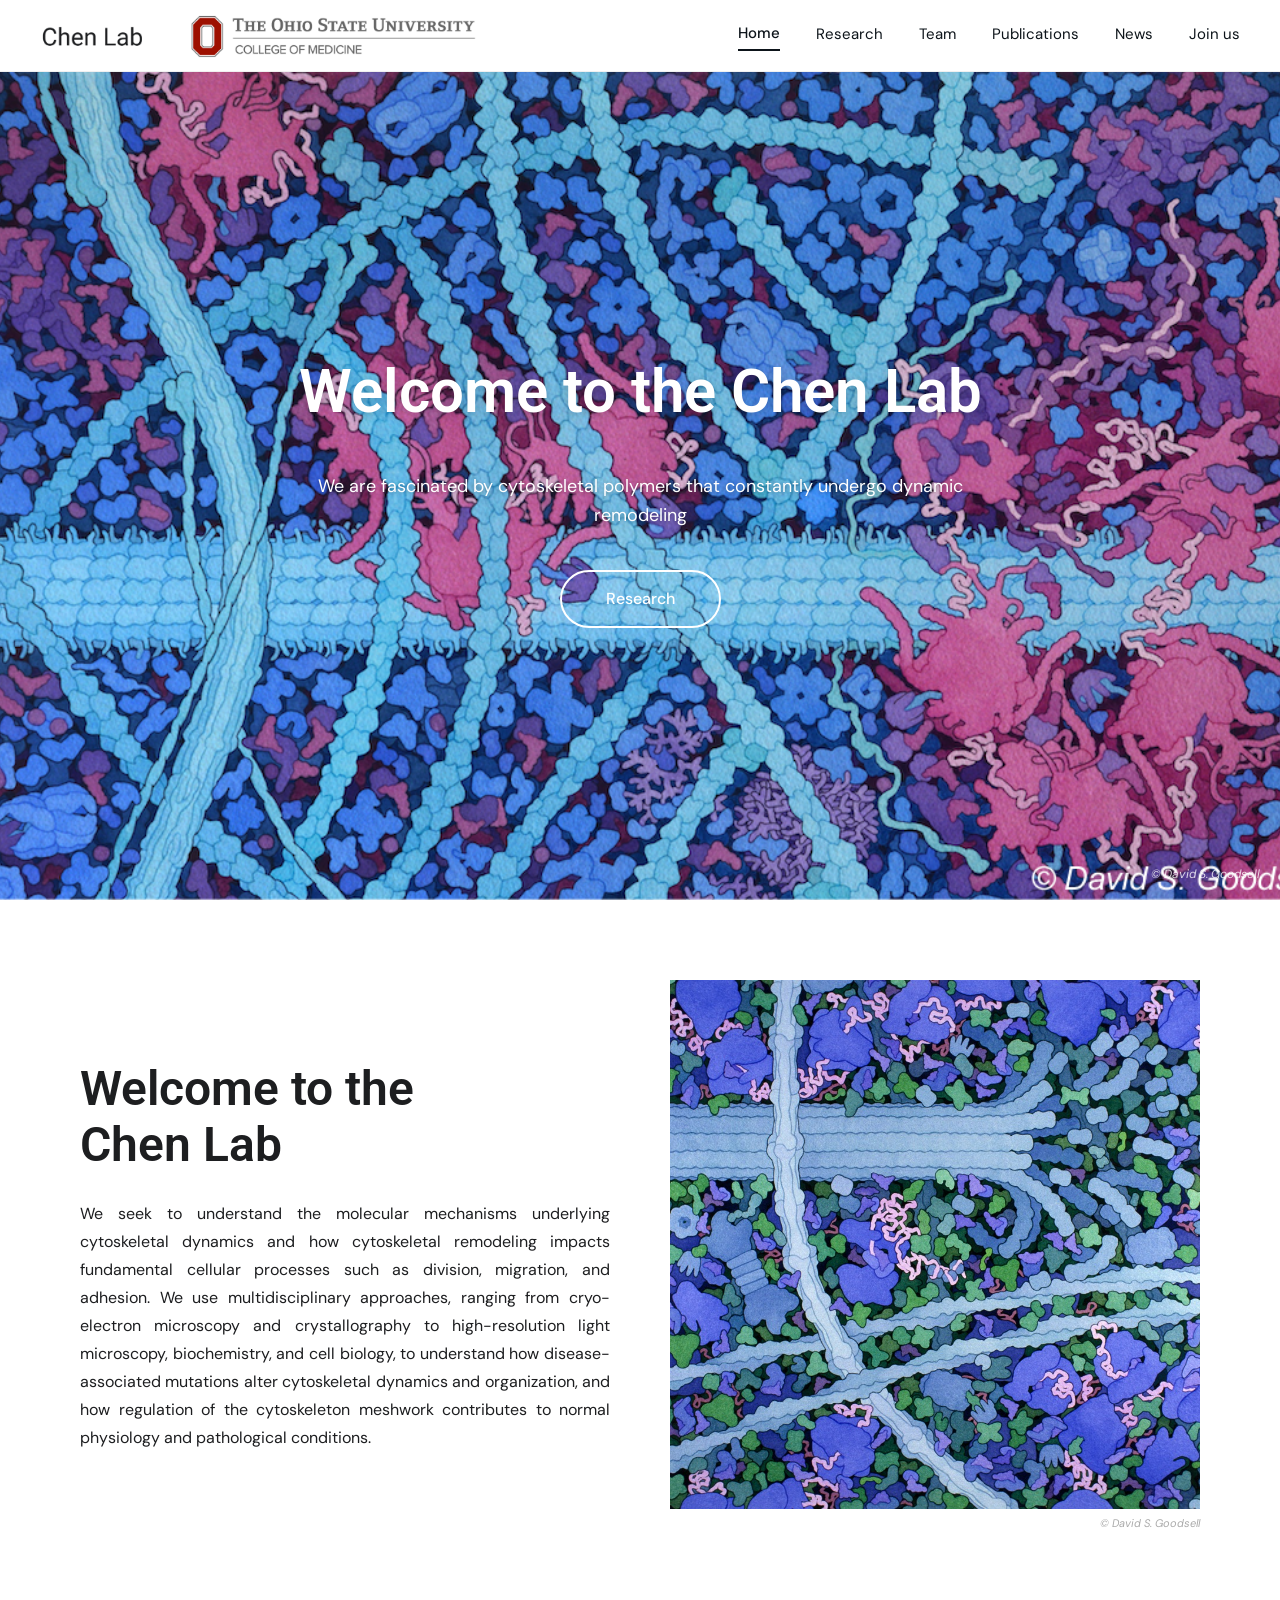
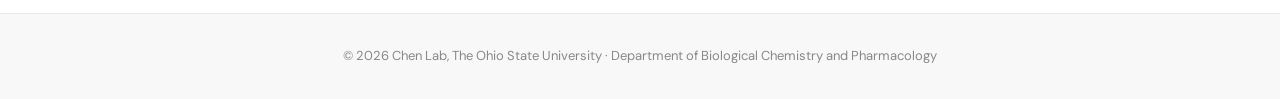
==== index.html @ 9709347a "Fix nav duplicate, full-height hero, add biosites image" ====
<!DOCTYPE html>
  <html lang="en">
  <head>
    <meta charset="UTF-8">
    <meta name="viewport" content="width=device-width, initial-scale=1.0">
    <title>Chen Lab | The Ohio State University</title>
    <link rel="stylesheet" href="css/style.css">
  </head>
  <body>
  <header>
    <div class="nav-left">
      <a href="index.html" class="nav-logo"><img src="images/logo3.png" alt="The Ohio State University College of Medicine"></a>
    </div>
    <nav>
      <a href="index.html" class="active">Home</a>
      <a href="research.html">Research</a>
      <a href="team.html">Team</a>
      <a href="publications.html">Publications</a>
      <a href="news.html">News</a>
      <a href="join-us.html">Join us</a>
    </nav>
  </header>
  <section class="hero">
    <img class="hero-bg" src="images/front-01.png" alt="Cytoskeletal illustration by David S. Goodsell">
    <div class="hero-content">
      <h1>Welcome to the Chen Lab</h1>
    <p>We are fascinated by cytoskeletal polymers that constantly undergo dynamic remodeling</p>
      <a href="research.html" class="btn-pill">Research</a>
    </div>
    <span class="hero-credit">© David S. Goodsell</span>
  </section>
  <div class="two-col">
    <div class="two-col-text">
      <h3>Welcome to the<br>Chen Lab</h3>
    <p>We seek to understand the molecular mechanisms underlying cytoskeletal dynamics and how cytoskeletal remodeling impacts fundamental cellular processes such as division, migration, and adhesion. We use multidisciplinary approaches, ranging from cryo-electron microscopy and crystallography to high-resolution light microscopy, biochemistry, and cell biology, to understand how disease-associated mutations alter cytoskeletal dynamics and organization, and how regulation of the cytoskeleton meshwork contributes to normal physiology and pathological conditions.</p>
    </div>
    <div class="two-col-image">
      <img src="images/biosites-cytoplasm.jpg" alt="Cytoplasm illustration by David S. Goodsell">
      <p class="img-credit">© David S. Goodsell</p>
    </div>
  </div>
  <footer>
    <p>© 2026 Chen Lab, The Ohio State University · Department of Biological Chemistry and Pharmacology</p>
  </footer>
  </body>
  </html>
---- css/style.css ----
/* ===== CHEN LAB - Global Styles ===== */
@import url('https://fonts.googleapis.com/css2?family=Roboto:wght@400;600;700&family=DM+Sans:wght@400;500&display=swap');

*, *::before, *::after { box-sizing: border-box; margin: 0; padding: 0; }
html { scroll-behavior: smooth; }
body { font-family: 'DM Sans', sans-serif; color: #1D1E20; background: #fff; font-size: 16px; line-height: 1.6; }
a { color: inherit; text-decoration: none; }
img { max-width: 100%; height: auto; display: block; }

/* NAV */
header { position: sticky; top: 0; z-index: 100; background: #fff; border-bottom: 1px solid #f0f0f0; padding: 0 40px; height: 72px; display: flex; align-items: center; justify-content: space-between; }
.nav-left { display: flex; align-items: center; gap: 16px; }
.nav-site-title { font-family: 'DM Sans', sans-serif; font-size: 18px; font-weight: 500; color: #1D1E20; white-space: nowrap; }
.nav-logo img { height: 52px; width: auto; }
nav { display: flex; align-items: center; gap: 36px; }
nav a { font-family: 'DM Sans', sans-serif; font-size: 15px; color: #0D141A; padding-bottom: 4px; transition: border-bottom 0.2s; }
nav a:hover { border-bottom: 2px solid #0D141A; }
nav a.active { border-bottom: 2px solid #0D141A; font-weight: 500; }

/* HERO */
.hero { position: relative; width: 100%; min-height: calc(100vh - 72px); display: flex; flex-direction: column; align-items: center; justify-content: center; text-align: center; overflow: hidden; padding: 80px 40px; }
.hero-bg { position: absolute; inset: 0; width: 100%; height: 100%; object-fit: cover; object-position: center; z-index: 0; }
.hero-content { position: relative; z-index: 1; }
.hero h1 { font-family: 'Roboto', sans-serif; font-size: 60px; font-weight: 600; color: #fff; margin-bottom: 32px; text-shadow: 0 2px 8px rgba(0,0,0,0.2); }
.hero p { font-family: 'DM Sans', sans-serif; font-size: 18px; color: #fff; max-width: 700px; margin: 0 auto 40px; text-shadow: 0 1px 4px rgba(0,0,0,0.3); }
.hero-credit { position: absolute; bottom: 16px; right: 20px; font-size: 12px; color: rgba(255,255,255,0.8); z-index: 1; font-style: italic; }

/* BUTTON */
.btn-pill { display: inline-block; padding: 14px 44px; border: 2px solid #fff; border-radius: 50px; color: #fff; font-family: 'DM Sans', sans-serif; font-size: 16px; font-weight: 500; background: transparent; cursor: pointer; transition: background 0.2s; }
.btn-pill:hover { background: rgba(255,255,255,0.15); }

/* TWO COLUMN */
.two-col { display: grid; grid-template-columns: 1fr 1fr; gap: 60px; align-items: center; max-width: 1200px; margin: 0 auto; padding: 80px 40px; }
.two-col-text h2, .two-col-text h3 { font-family: 'Roboto', sans-serif; font-size: 48px; font-weight: 600; color: #1D1E20; line-height: 1.15; margin-bottom: 28px; }
.two-col-text p { font-size: 16px; color: #1D1E20; text-align: justify; line-height: 1.75; }
.two-col-image .img-credit { font-size: 11px; color: #aaa; text-align: right; margin-top: 6px; font-style: italic; }

/* PAGE TITLE */
.page-title-section { text-align: center; padding: 60px 40px 20px; }
.page-title-section h1 { font-family: 'Roboto', sans-serif; font-size: 52px; font-weight: 600; color: #1D1E20; }

/* SECTION DIVIDER */
.section-divider { display: flex; align-items: center; gap: 24px; max-width: 1200px; margin: 20px auto; padding: 0 40px; }
.section-divider hr { flex: 1; border: none; border-top: 2px solid #1D1E20; }
.section-divider h2 { font-family: 'Roboto', sans-serif; font-size: 40px; font-weight: 600; color: #1D1E20; white-space: nowrap; }

/* RESEARCH */
.research-intro { max-width: 1100px; margin: 0 auto 20px; padding: 0 40px; text-align: center; }
.research-intro p { font-size: 16px; line-height: 1.75; }
.research-figures { display: grid; grid-template-columns: 1fr 1fr; gap: 24px; max-width: 1200px; margin: 0 auto; padding: 20px 40px 40px; }
.two-col-research { display: grid; grid-template-columns: 1fr 1fr; gap: 48px; align-items: start; max-width: 1200px; margin: 0 auto; padding: 20px 40px 40px; }
.two-col-research p { font-size: 16px; line-height: 1.75; text-align: justify; }
.two-col-research img { width: 100%; border-radius: 4px; }
.paper-link { display: inline-block; margin-top: 20px; padding: 10px 28px; border: 1.5px solid #1D1E20; border-radius: 50px; font-size: 14px; color: #1D1E20; transition: background 0.2s; }
.paper-link:hover { background: #f5f5f5; }
.research-section { max-width: 1200px; margin: 0 auto; padding: 40px 40px; }
.research-section h2 { font-family: 'Roboto', sans-serif; font-size: 30px; font-weight: 600; margin-bottom: 24px; }

/* METHODS */
.methods-grid { display: grid; grid-template-columns: 1fr 1fr 1fr 1fr; gap: 16px; margin-bottom: 40px; }
.methods-grid img { width: 100%; height: 180px; object-fit: cover; border-radius: 4px; }
.methods-two-col { display: grid; grid-template-columns: 1fr 1fr; gap: 48px; margin-top: 32px; }
.method-block h3 { font-family: 'Roboto', sans-serif; font-size: 22px; font-weight: 600; margin-bottom: 20px; }
.method-block img { width: 100%; height: auto; border-radius: 4px; margin-bottom: 12px; }
.method-label-row { display: flex; align-items: center; gap: 16px; margin-bottom: 8px; font-size: 14px; }
.method-label-row span { min-width: 130px; color: #555; }
.method-label-row img { height: 60px; width: auto; max-width: 200px; }
.methods-caption { text-align: center; padding: 32px 40px 48px; font-size: 16px; color: #555; font-style: italic; max-width: 900px; margin: 0 auto; }

/* TEAM */
.team-member { display: grid; grid-template-columns: 1fr 2fr; gap: 60px; align-items: start; max-width: 1200px; margin: 0 auto; padding: 60px 40px; }
.team-member img { width: 100%; border-radius: 8px; }
.team-member-info h2 { font-family: 'Roboto', sans-serif; font-size: 32px; font-weight: 600; color: #1D1E20; margin-bottom: 6px; }
.team-member-info .dept { font-size: 18px; color: #666; margin-bottom: 24px; font-style: italic; }
.team-member-info p { font-size: 16px; line-height: 1.75; margin-bottom: 16px; }
.team-member-info .contact { margin-top: 24px; font-size: 16px; }
.team-member-info .contact a { text-decoration: underline; }
.team-placeholder { display: grid; grid-template-columns: 1fr 2fr; gap: 60px; align-items: center; max-width: 1200px; margin: 0 auto; padding: 0 40px 60px; }
.team-placeholder img { width: 100%; border-radius: 8px; }
.team-placeholder h3 { font-family: 'Roboto', sans-serif; font-size: 28px; font-weight: 600; color: #888; }

/* PUBLICATIONS */
.publications-list { max-width: 1000px; margin: 0 auto; padding: 20px 40px 80px; }
.publications-list .google-scholar-note { font-size: 16px; margin-bottom: 40px; }
.publications-list .google-scholar-note a { text-decoration: underline; }
.pub-item { margin-bottom: 32px; font-size: 16px; line-height: 1.75; }
.pub-item a { text-decoration: underline; }
.pub-item em { font-style: italic; }
.pub-item .pub-note { margin-top: 8px; margin-left: 32px; font-size: 15px; color: #555; }

/* NEWS */
.news-section { max-width: 1200px; margin: 0 auto; padding: 20px 40px 80px; }
.news-item { display: grid; grid-template-columns: 120px 1fr 1fr; gap: 40px; align-items: center; padding: 40px 0; border-bottom: 1px solid #f0f0f0; }
.news-item:last-child { border-bottom: none; }
.news-date { font-family: 'Roboto', sans-serif; font-size: 16px; font-weight: 600; }
.news-text { font-size: 16px; line-height: 1.75; }
.news-img img { width: 100%; border-radius: 4px; }

/* JOIN US */
.join-intro { max-width: 1000px; margin: 0 auto; padding: 48px 40px 24px; }
.join-intro p { font-size: 20px; line-height: 1.6; margin-bottom: 8px; }
.join-content { display: grid; grid-template-columns: 1fr 1fr; gap: 60px; align-items: start; max-width: 1200px; margin: 0 auto; padding: 24px 40px 80px; }
.join-content img { width: 100%; border-radius: 4px; }
.join-openings h2 { font-family: 'Roboto', sans-serif; font-size: 24px; font-weight: 600; margin-bottom: 24px; }
.join-openings .position { margin-bottom: 20px; font-size: 16px; line-height: 1.7; }
.join-openings .position strong { display: block; font-weight: 600; margin-bottom: 2px; }

/* FOOTER */
footer { background: #f8f8f8; padding: 32px 40px; text-align: center; font-size: 13px; color: #888; border-top: 1px solid #e8e8e8; }

/* RESPONSIVE */
@media (max-width: 900px) {
  header { padding: 12px 20px; height: auto; flex-wrap: wrap; gap: 12px; }
  nav { gap: 18px; flex-wrap: wrap; }
  .hero h1 { font-size: 36px; }
  .hero { min-height: 500px; }
  .two-col, .two-col-research, .research-figures, .team-member, .team-placeholder, .join-content, .methods-two-col { grid-template-columns: 1fr; gap: 32px; padding: 40px 20px; }
  .methods-grid { grid-template-columns: 1fr 1fr; }
  .news-item { grid-template-columns: 1fr; gap: 16px; }
  .page-title-section { padding: 40px 20px 10px; }
  .section-divider, .research-intro, .research-section, .publications-list, .news-section { padding-left: 20px; padding-right: 20px; }
  .join-intro { padding: 32px 20px 16px; }
  .research-figures { padding: 20px; }
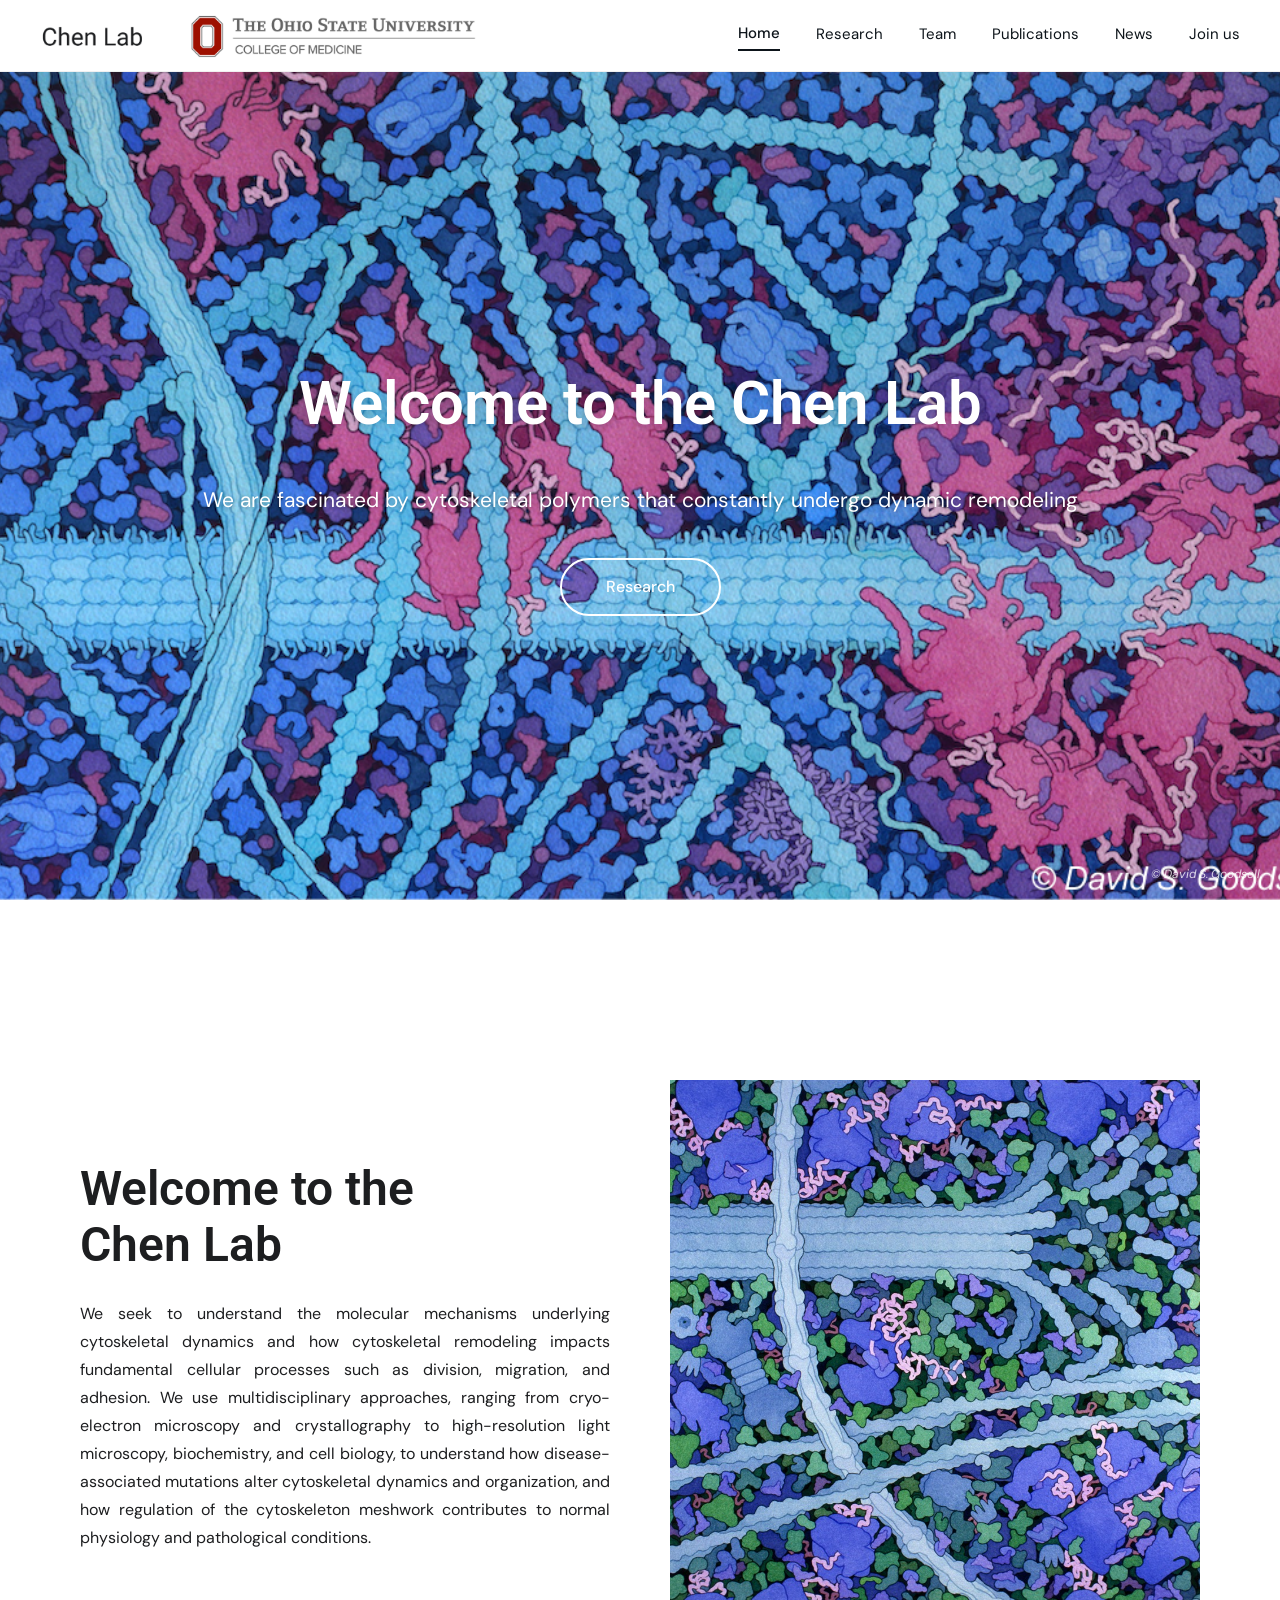
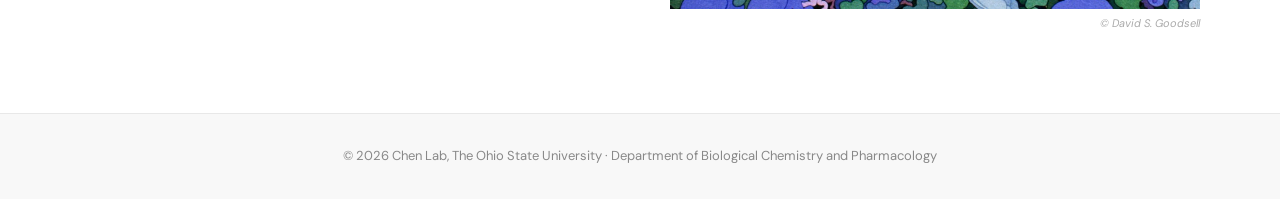
==== commit 7bcb4e91: "Fix hero subtitle one-line, full-height hero, extra scroll padding" ====
--- a/index.html
+++ b/index.html
@@ -29,7 +29,7 @@
     </div>
     <span class="hero-credit">© David S. Goodsell</span>
   </section>
-  <div class="two-col">
+  <div class="two-col" style="padding-top: 180px;">
     <div class="two-col-text">
       <h3>Welcome to the<br>Chen Lab</h3>
     <p>We seek to understand the molecular mechanisms underlying cytoskeletal dynamics and how cytoskeletal remodeling impacts fundamental cellular processes such as division, migration, and adhesion. We use multidisciplinary approaches, ranging from cryo-electron microscopy and crystallography to high-resolution light microscopy, biochemistry, and cell biology, to understand how disease-associated mutations alter cytoskeletal dynamics and organization, and how regulation of the cytoskeleton meshwork contributes to normal physiology and pathological conditions.</p>
--- a/css/style.css
+++ b/css/style.css
@@ -22,7 +22,7 @@
 .hero-bg { position: absolute; inset: 0; width: 100%; height: 100%; object-fit: cover; object-position: center; z-index: 0; }
 .hero-content { position: relative; z-index: 1; }
 .hero h1 { font-family: 'Roboto', sans-serif; font-size: 60px; font-weight: 600; color: #fff; margin-bottom: 32px; text-shadow: 0 2px 8px rgba(0,0,0,0.2); }
-.hero p { font-family: 'DM Sans', sans-serif; font-size: 18px; color: #fff; max-width: 700px; margin: 0 auto 40px; text-shadow: 0 1px 4px rgba(0,0,0,0.3); }
+.hero p { font-family: 'DM Sans', sans-serif; font-size: 21px; color: #fff; max-width: 900px; white-space: nowrap; margin: 0 auto 40px; text-shadow: 0 1px 4px rgba(0,0,0,0.3); }
 .hero-credit { position: absolute; bottom: 16px; right: 20px; font-size: 12px; color: rgba(255,255,255,0.8); z-index: 1; font-style: italic; }
 
 /* BUTTON */
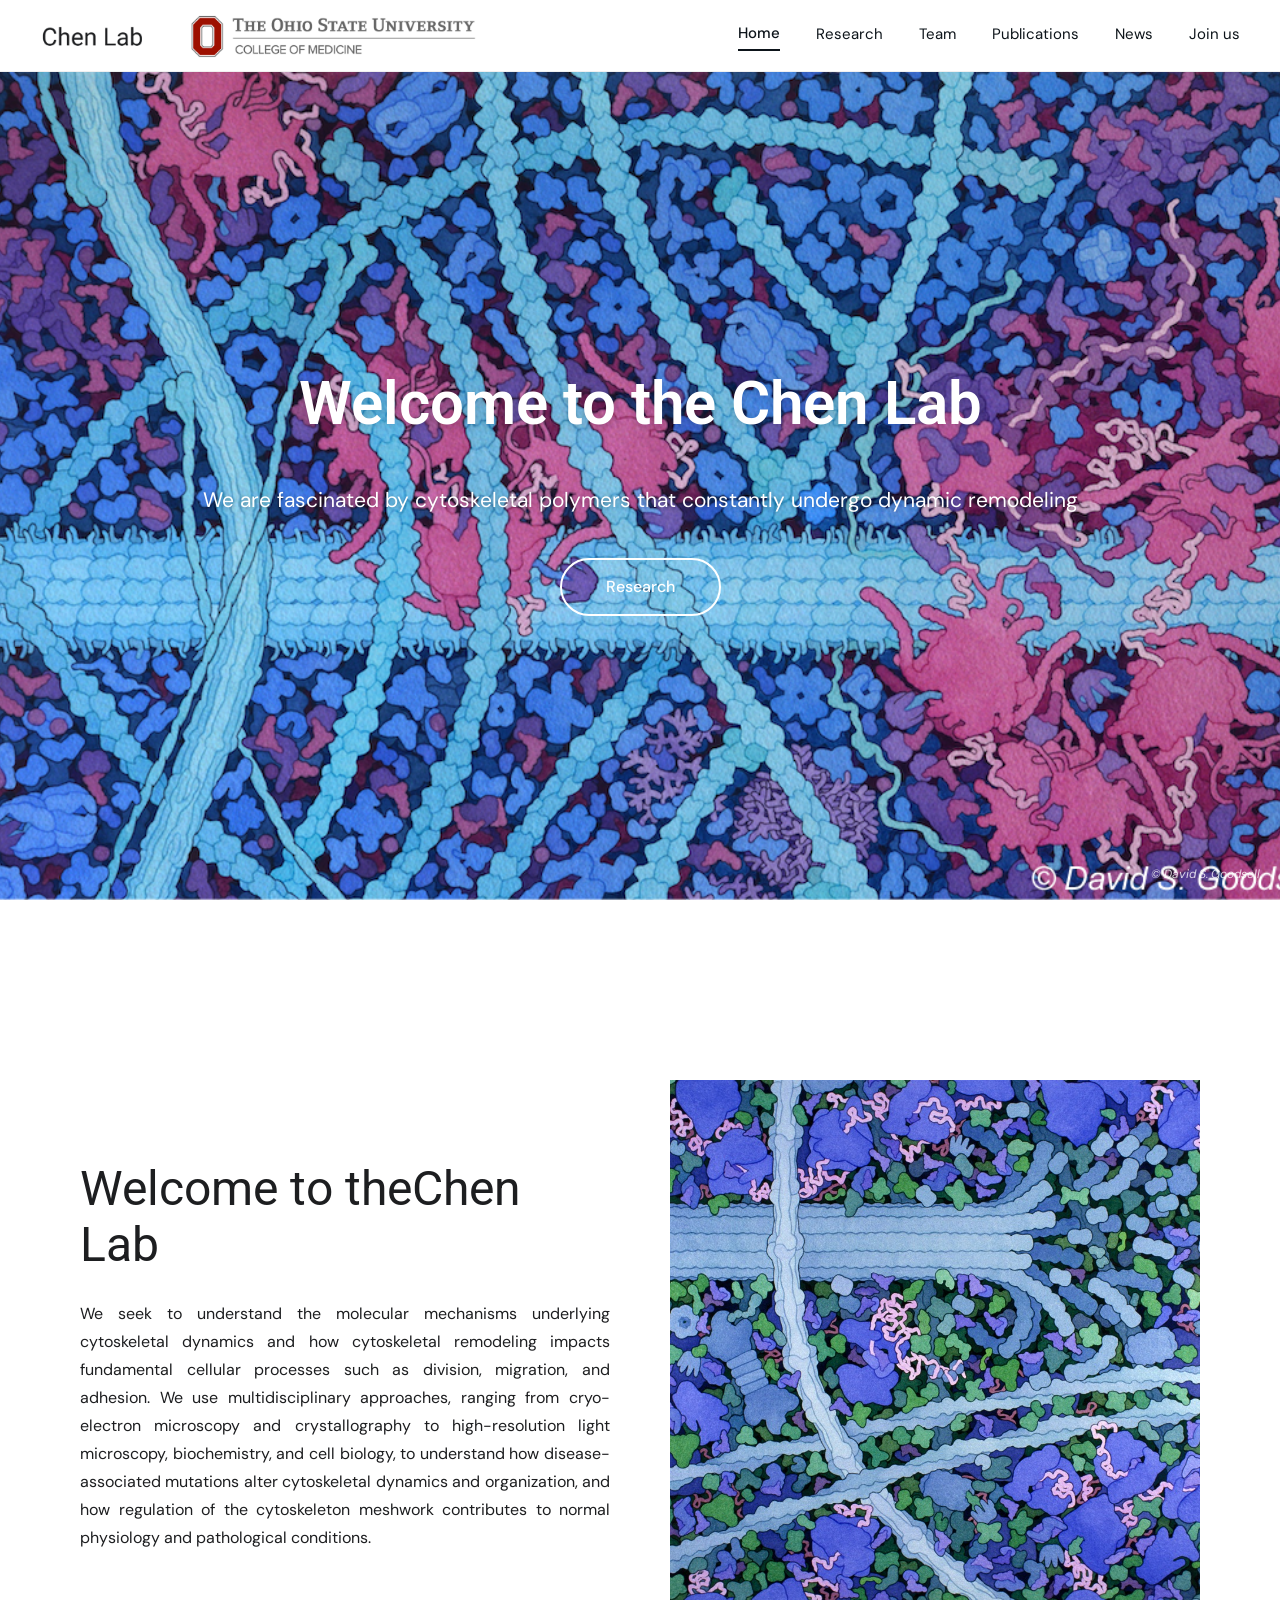
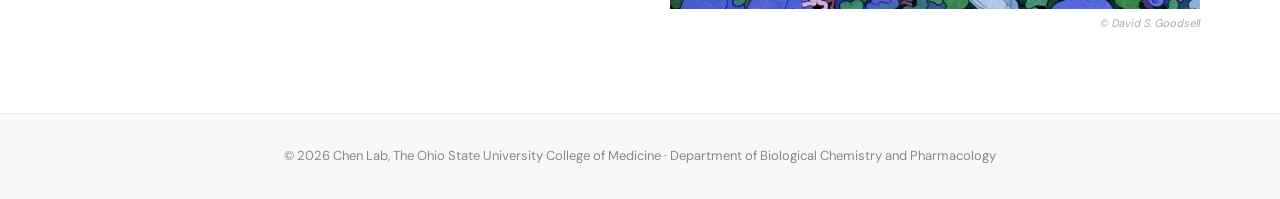
==== commit 77abb83d: "Fix footer College of Medicine, add h3 line spacing" ====
--- a/index.html
+++ b/index.html
@@ -31,7 +31,7 @@
   </section>
   <div class="two-col" style="padding-top: 180px;">
     <div class="two-col-text">
-      <h3>Welcome to the<br>Chen Lab</h3>
+      <h3><span class="h3-line">Welcome to the</span><span class="h3-line">Chen Lab</span></h3>
     <p>We seek to understand the molecular mechanisms underlying cytoskeletal dynamics and how cytoskeletal remodeling impacts fundamental cellular processes such as division, migration, and adhesion. We use multidisciplinary approaches, ranging from cryo-electron microscopy and crystallography to high-resolution light microscopy, biochemistry, and cell biology, to understand how disease-associated mutations alter cytoskeletal dynamics and organization, and how regulation of the cytoskeleton meshwork contributes to normal physiology and pathological conditions.</p>
     </div>
     <div class="two-col-image">
@@ -40,7 +40,7 @@
     </div>
   </div>
   <footer>
-    <p>© 2026 Chen Lab, The Ohio State University · Department of Biological Chemistry and Pharmacology</p>
+    <p>© 2026 Chen Lab, The Ohio State University College of Medicine · Department of Biological Chemistry and Pharmacology</p>
   </footer>
   </body>
   </html>
--- a/css/style.css
+++ b/css/style.css
@@ -31,7 +31,7 @@
 
 /* TWO COLUMN */
 .two-col { display: grid; grid-template-columns: 1fr 1fr; gap: 60px; align-items: center; max-width: 1200px; margin: 0 auto; padding: 80px 40px; }
-.two-col-text h2, .two-col-text h3 { font-family: 'Roboto', sans-serif; font-size: 48px; font-weight: 600; color: #1D1E20; line-height: 1.15; margin-bottom: 28px; }
+.two-col-text h2, .two-col-text h3 { font-family: 'Roboto', sans-serif; font-size: 48px; font-weight: 400; color: #1D1E20; line-height: 1.15; margin-bottom: 28px; }
 .two-col-text p { font-size: 16px; color: #1D1E20; text-align: justify; line-height: 1.75; }
 .two-col-image .img-credit { font-size: 11px; color: #aaa; text-align: right; margin-top: 6px; font-style: italic; }
 
@@ -121,3 +121,6 @@
   .section-divider, .research-intro, .research-section, .publications-list, .news-section { padding-left: 20px; padding-right: 20px; }
   .join-intro { padding: 32px 20px 16px; }
   .research-figures { padding: 20px; }
+
+.h3-line { display: block; }
+.h3-line:first-child { margin-bottom: 12px; }
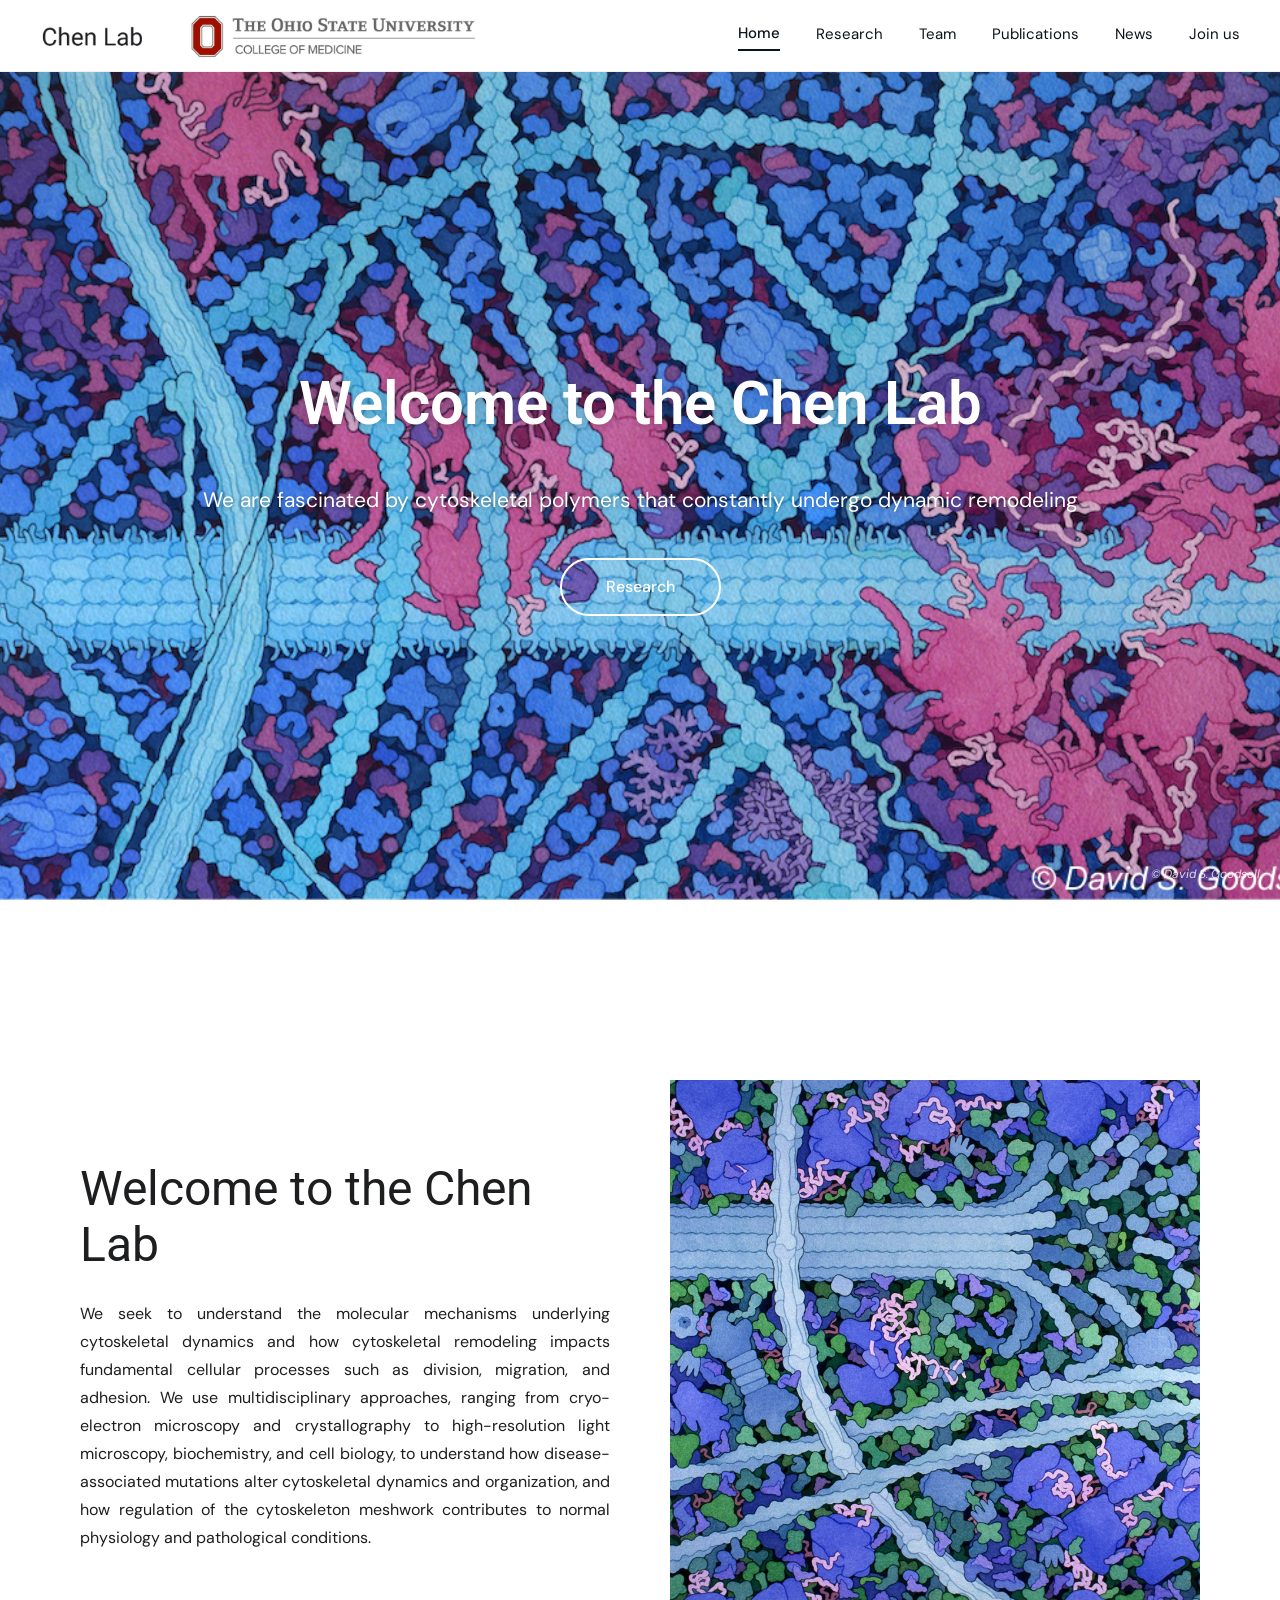
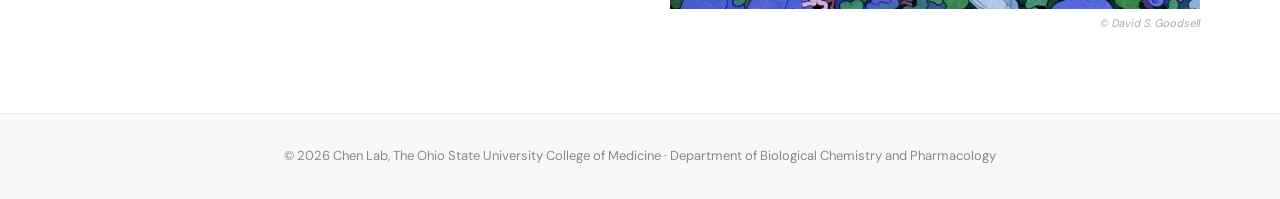
==== commit 53c66bb2: "Fix h3 span spacing: Welcome to the / Chen Lab" ====
--- a/index.html
+++ b/index.html
@@ -31,7 +31,7 @@
   </section>
   <div class="two-col" style="padding-top: 180px;">
     <div class="two-col-text">
-      <h3><span class="h3-line">Welcome to the</span><span class="h3-line">Chen Lab</span></h3>
+      <h3><span class="h3-line">Welcome to the</span> <span class="h3-line">Chen Lab</span></h3>
     <p>We seek to understand the molecular mechanisms underlying cytoskeletal dynamics and how cytoskeletal remodeling impacts fundamental cellular processes such as division, migration, and adhesion. We use multidisciplinary approaches, ranging from cryo-electron microscopy and crystallography to high-resolution light microscopy, biochemistry, and cell biology, to understand how disease-associated mutations alter cytoskeletal dynamics and organization, and how regulation of the cytoskeleton meshwork contributes to normal physiology and pathological conditions.</p>
     </div>
     <div class="two-col-image">
--- a/css/style.css
+++ b/css/style.css
@@ -124,3 +124,6 @@
 
 .h3-line { display: block; }
 .h3-line:first-child { margin-bottom: 12px; }
+
+.read-more-link { display: inline; margin-left: 6px; font-size: 14px; color: #1D1E20; text-decoration: underline; white-space: nowrap; }
+.read-more-link:hover { opacity: 0.7; }
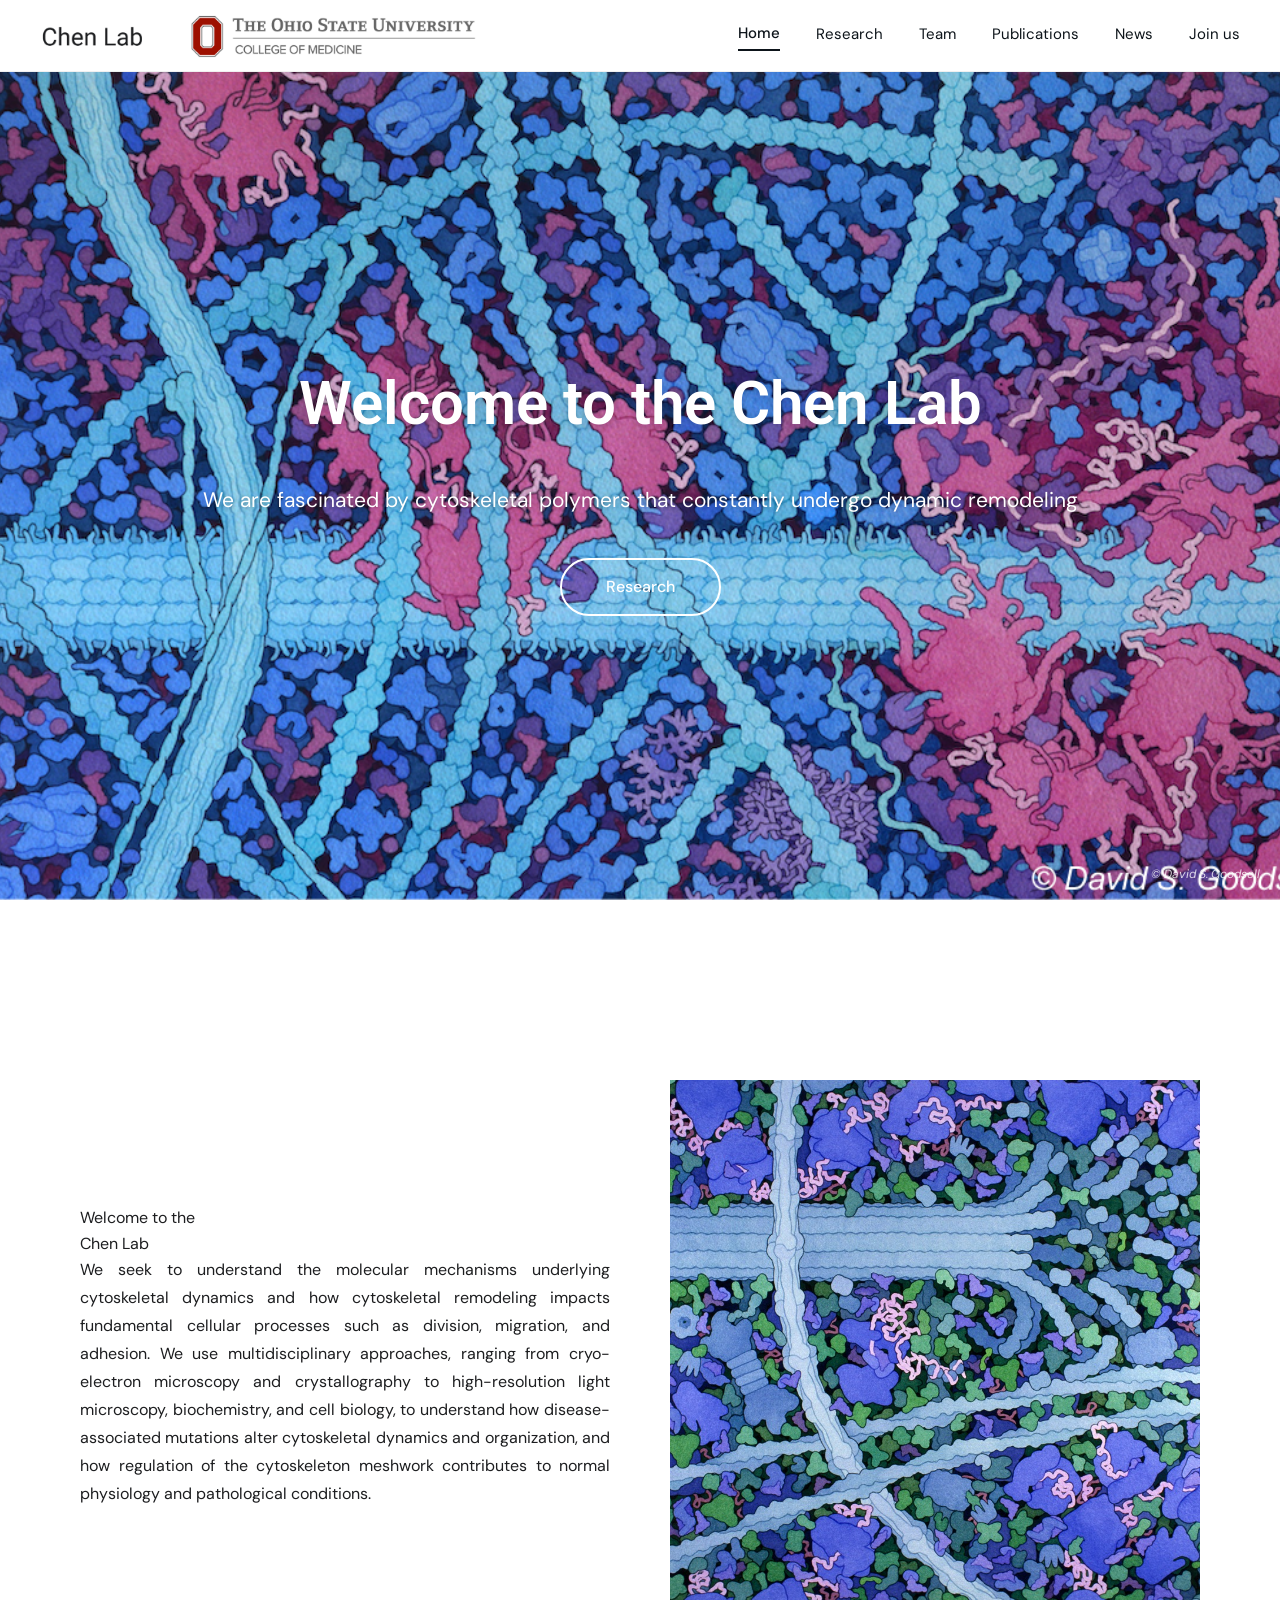
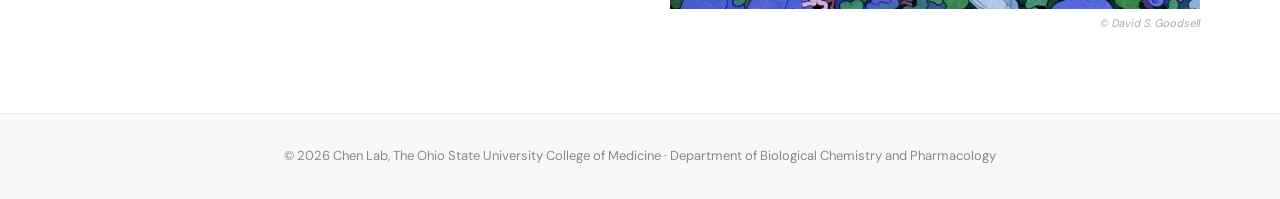
==== commit d4b35366: "Fix research Read more links, fix home heading line break" ====
--- a/index.html
+++ b/index.html
@@ -31,7 +31,7 @@
   </section>
   <div class="two-col" style="padding-top: 180px;">
     <div class="two-col-text">
-      <h3><span class="h3-line">Welcome to the</span> <span class="h3-line">Chen Lab</span></h3>
+      <div class="home-heading"><div class="home-heading-line">Welcome to the</div><div class="home-heading-line">Chen Lab</div></div>
     <p>We seek to understand the molecular mechanisms underlying cytoskeletal dynamics and how cytoskeletal remodeling impacts fundamental cellular processes such as division, migration, and adhesion. We use multidisciplinary approaches, ranging from cryo-electron microscopy and crystallography to high-resolution light microscopy, biochemistry, and cell biology, to understand how disease-associated mutations alter cytoskeletal dynamics and organization, and how regulation of the cytoskeleton meshwork contributes to normal physiology and pathological conditions.</p>
     </div>
     <div class="two-col-image">
--- a/css/style.css
+++ b/css/style.css
@@ -122,8 +122,9 @@
   .join-intro { padding: 32px 20px 16px; }
   .research-figures { padding: 20px; }
 
-.h3-line { display: block; }
-.h3-line:first-child { margin-bottom: 12px; }
+.read-more-link { display: inline; margin-left: 4px; font-size: 14px; color: #555; font-style: italic; white-space: nowrap; }
+.read-more-link:hover { opacity: 0.7; }
 
-.read-more-link { display: inline; margin-left: 6px; font-size: 14px; color: #1D1E20; text-decoration: underline; white-space: nowrap; }
-.read-more-link:hover { opacity: 0.7; }
+.home-heading { font-family: 'Roboto', sans-serif; font-size: 48px; font-weight: 400; color: #1D1E20; line-height: 1.15; margin-bottom: 28px; }
+.home-heading-line { display: block; }
+.home-heading-line:first-child { margin-bottom: 14px; }
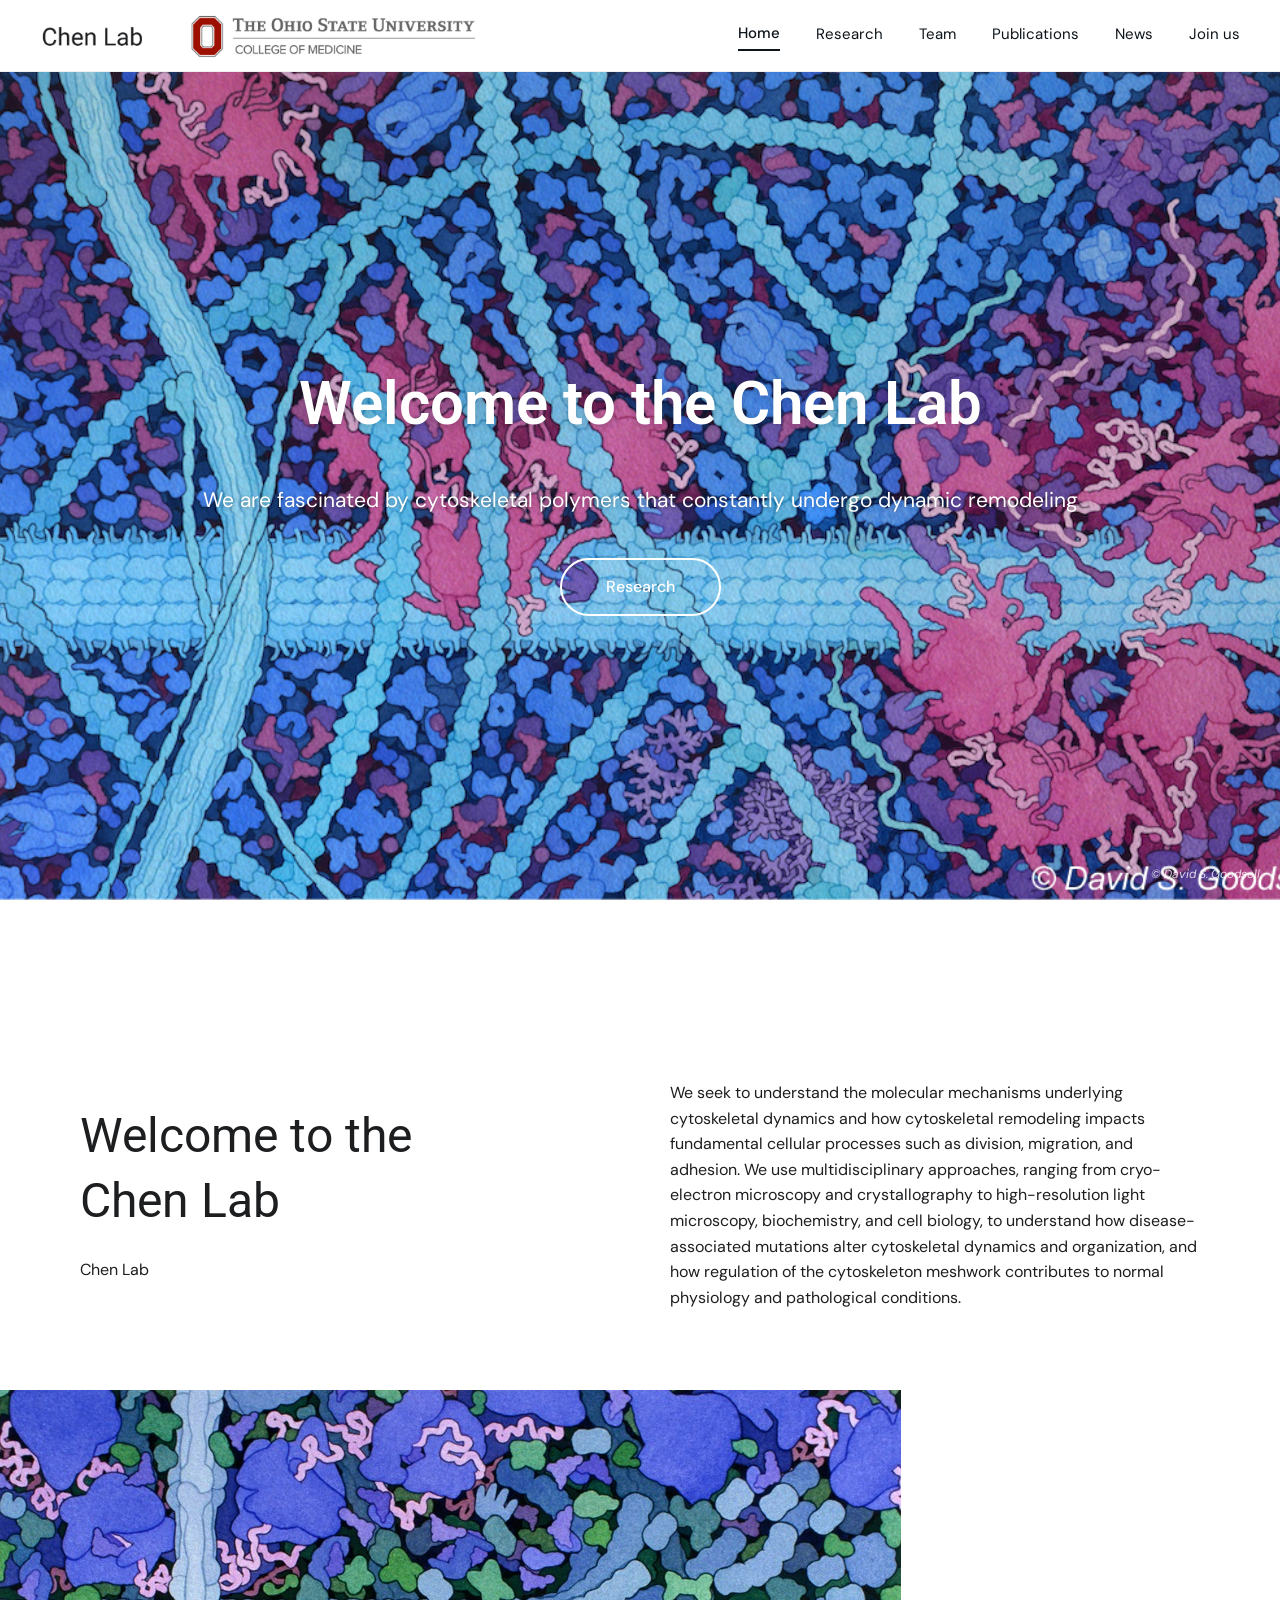
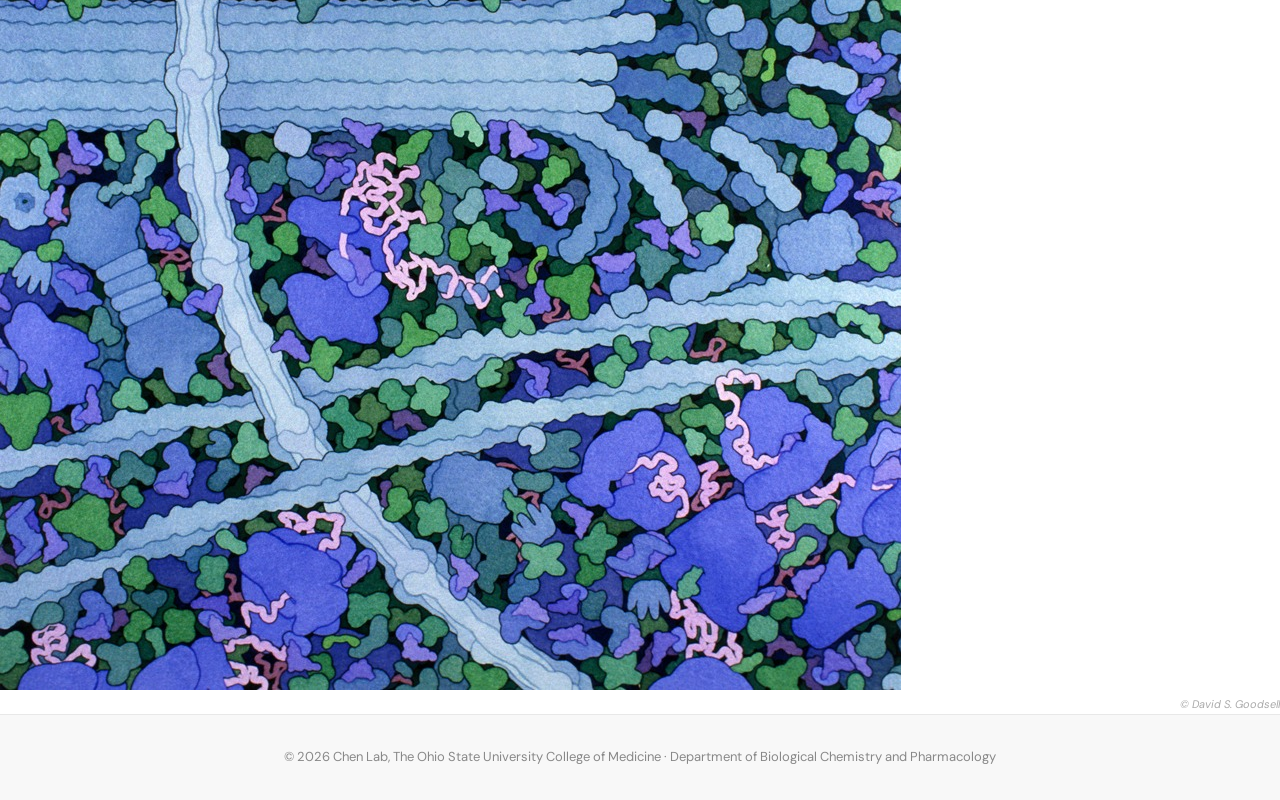
==== commit b9794abc: "Fix research paper-link buttons, restore home heading size" ====
--- a/index.html
+++ b/index.html
@@ -31,7 +31,7 @@
   </section>
   <div class="two-col" style="padding-top: 180px;">
     <div class="two-col-text">
-      <div class="home-heading"><div class="home-heading-line">Welcome to the</div><div class="home-heading-line">Chen Lab</div></div>
+      <h3><span style="display:block;margin-bottom:10px;">Welcome to the</span>Chen Lab</h3><div class="home-heading-line">Chen Lab</div></div>
     <p>We seek to understand the molecular mechanisms underlying cytoskeletal dynamics and how cytoskeletal remodeling impacts fundamental cellular processes such as division, migration, and adhesion. We use multidisciplinary approaches, ranging from cryo-electron microscopy and crystallography to high-resolution light microscopy, biochemistry, and cell biology, to understand how disease-associated mutations alter cytoskeletal dynamics and organization, and how regulation of the cytoskeleton meshwork contributes to normal physiology and pathological conditions.</p>
     </div>
     <div class="two-col-image">
--- a/css/style.css
+++ b/css/style.css
@@ -122,7 +122,7 @@
   .join-intro { padding: 32px 20px 16px; }
   .research-figures { padding: 20px; }
 
-.read-more-link { display: inline; margin-left: 4px; font-size: 14px; color: #555; font-style: italic; white-space: nowrap; }
+.read-more-link { display: inline; font-size: 14px; color: #555; font-style: italic; white-space: nowrap; }
 .read-more-link:hover { opacity: 0.7; }
 
 .home-heading { font-family: 'Roboto', sans-serif; font-size: 48px; font-weight: 400; color: #1D1E20; line-height: 1.15; margin-bottom: 28px; }
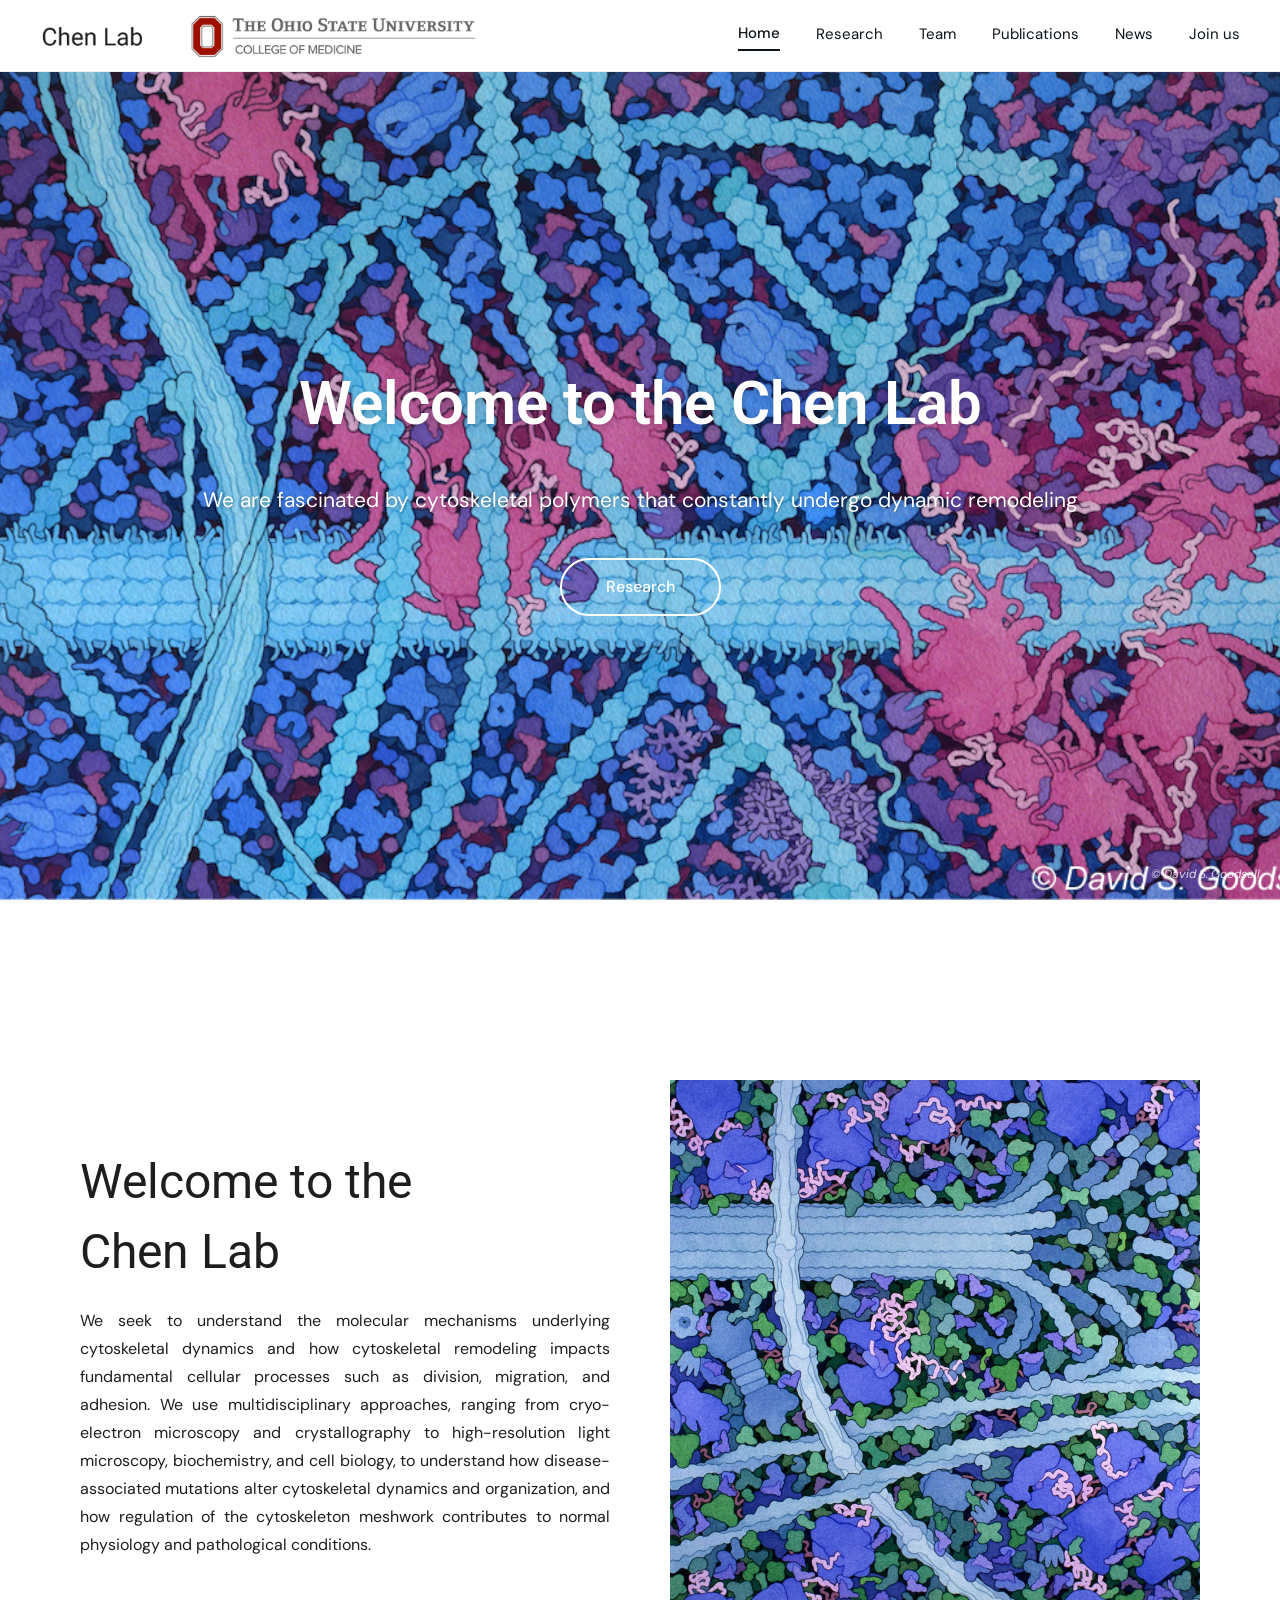
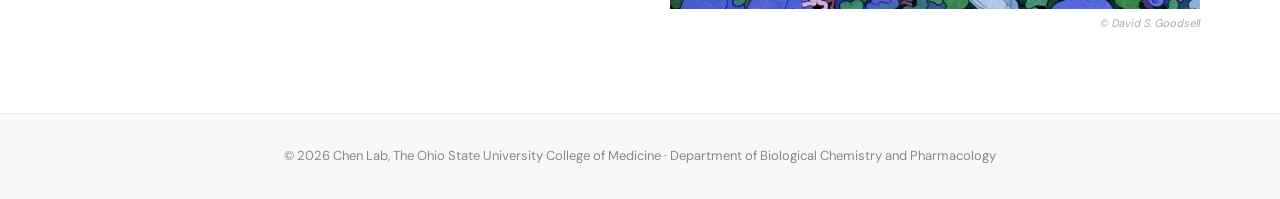
==== commit 1869e047: "Rewrite index.html: fix two-col layout and heading" ====
--- a/index.html
+++ b/index.html
@@ -1,46 +1,49 @@
 <!DOCTYPE html>
-  <html lang="en">
-  <head>
-    <meta charset="UTF-8">
-    <meta name="viewport" content="width=device-width, initial-scale=1.0">
-    <title>Chen Lab | The Ohio State University</title>
-    <link rel="stylesheet" href="css/style.css">
-  </head>
-  <body>
-  <header>
-    <div class="nav-left">
-      <a href="index.html" class="nav-logo"><img src="images/logo3.png" alt="The Ohio State University College of Medicine"></a>
-    </div>
-    <nav>
-      <a href="index.html" class="active">Home</a>
-      <a href="research.html">Research</a>
-      <a href="team.html">Team</a>
-      <a href="publications.html">Publications</a>
-      <a href="news.html">News</a>
-      <a href="join-us.html">Join us</a>
-    </nav>
-  </header>
-  <section class="hero">
-    <img class="hero-bg" src="images/front-01.png" alt="Cytoskeletal illustration by David S. Goodsell">
-    <div class="hero-content">
-      <h1>Welcome to the Chen Lab</h1>
+<html lang="en">
+<head>
+  <meta charset="UTF-8">
+  <meta name="viewport" content="width=device-width, initial-scale=1.0">
+  <title>Chen Lab | The Ohio State University</title>
+  <link rel="stylesheet" href="css/style.css">
+</head>
+<body>
+<header>
+  <div class="nav-left">
+    <a href="index.html" class="nav-logo"><img src="images/logo3.png" alt="The Ohio State University College of Medicine"></a>
+  </div>
+  <nav>
+    <a href="index.html" class="active">Home</a>
+    <a href="research.html">Research</a>
+    <a href="team.html">Team</a>
+    <a href="publications.html">Publications</a>
+    <a href="news.html">News</a>
+    <a href="join-us.html">Join us</a>
+  </nav>
+</header>
+
+<section class="hero">
+  <img class="hero-bg" src="images/front-01.png" alt="Cytoskeletal illustration by David S. Goodsell">
+  <div class="hero-content">
+    <h1>Welcome to the Chen Lab</h1>
     <p>We are fascinated by cytoskeletal polymers that constantly undergo dynamic remodeling</p>
-      <a href="research.html" class="btn-pill">Research</a>
-    </div>
-    <span class="hero-credit">© David S. Goodsell</span>
-  </section>
-  <div class="two-col" style="padding-top: 180px;">
-    <div class="two-col-text">
-      <h3><span style="display:block;margin-bottom:10px;">Welcome to the</span>Chen Lab</h3><div class="home-heading-line">Chen Lab</div></div>
+    <a href="research.html" class="btn-pill">Research</a>
+  </div>
+  <span class="hero-credit">&copy; David S. Goodsell</span>
+</section>
+
+<div class="two-col" style="padding-top: 180px;">
+  <div class="two-col-text">
+    <h3><span style="display:block;margin-bottom:14px;">Welcome to the</span>Chen Lab</h3>
     <p>We seek to understand the molecular mechanisms underlying cytoskeletal dynamics and how cytoskeletal remodeling impacts fundamental cellular processes such as division, migration, and adhesion. We use multidisciplinary approaches, ranging from cryo-electron microscopy and crystallography to high-resolution light microscopy, biochemistry, and cell biology, to understand how disease-associated mutations alter cytoskeletal dynamics and organization, and how regulation of the cytoskeleton meshwork contributes to normal physiology and pathological conditions.</p>
-    </div>
-    <div class="two-col-image">
-      <img src="images/biosites-cytoplasm.jpg" alt="Cytoplasm illustration by David S. Goodsell">
-      <p class="img-credit">© David S. Goodsell</p>
-    </div>
   </div>
-  <footer>
-    <p>© 2026 Chen Lab, The Ohio State University College of Medicine · Department of Biological Chemistry and Pharmacology</p>
-  </footer>
-  </body>
-  </html>
+  <div class="two-col-image">
+    <img src="images/biosites-cytoplasm.jpg" alt="Cytoplasm illustration by David S. Goodsell">
+    <p class="img-credit">&copy; David S. Goodsell</p>
+  </div>
+</div>
+
+<footer>
+  <p>&copy; 2026 Chen Lab, The Ohio State University College of Medicine &middot; Department of Biological Chemistry and Pharmacology</p>
+</footer>
+</body>
+</html>
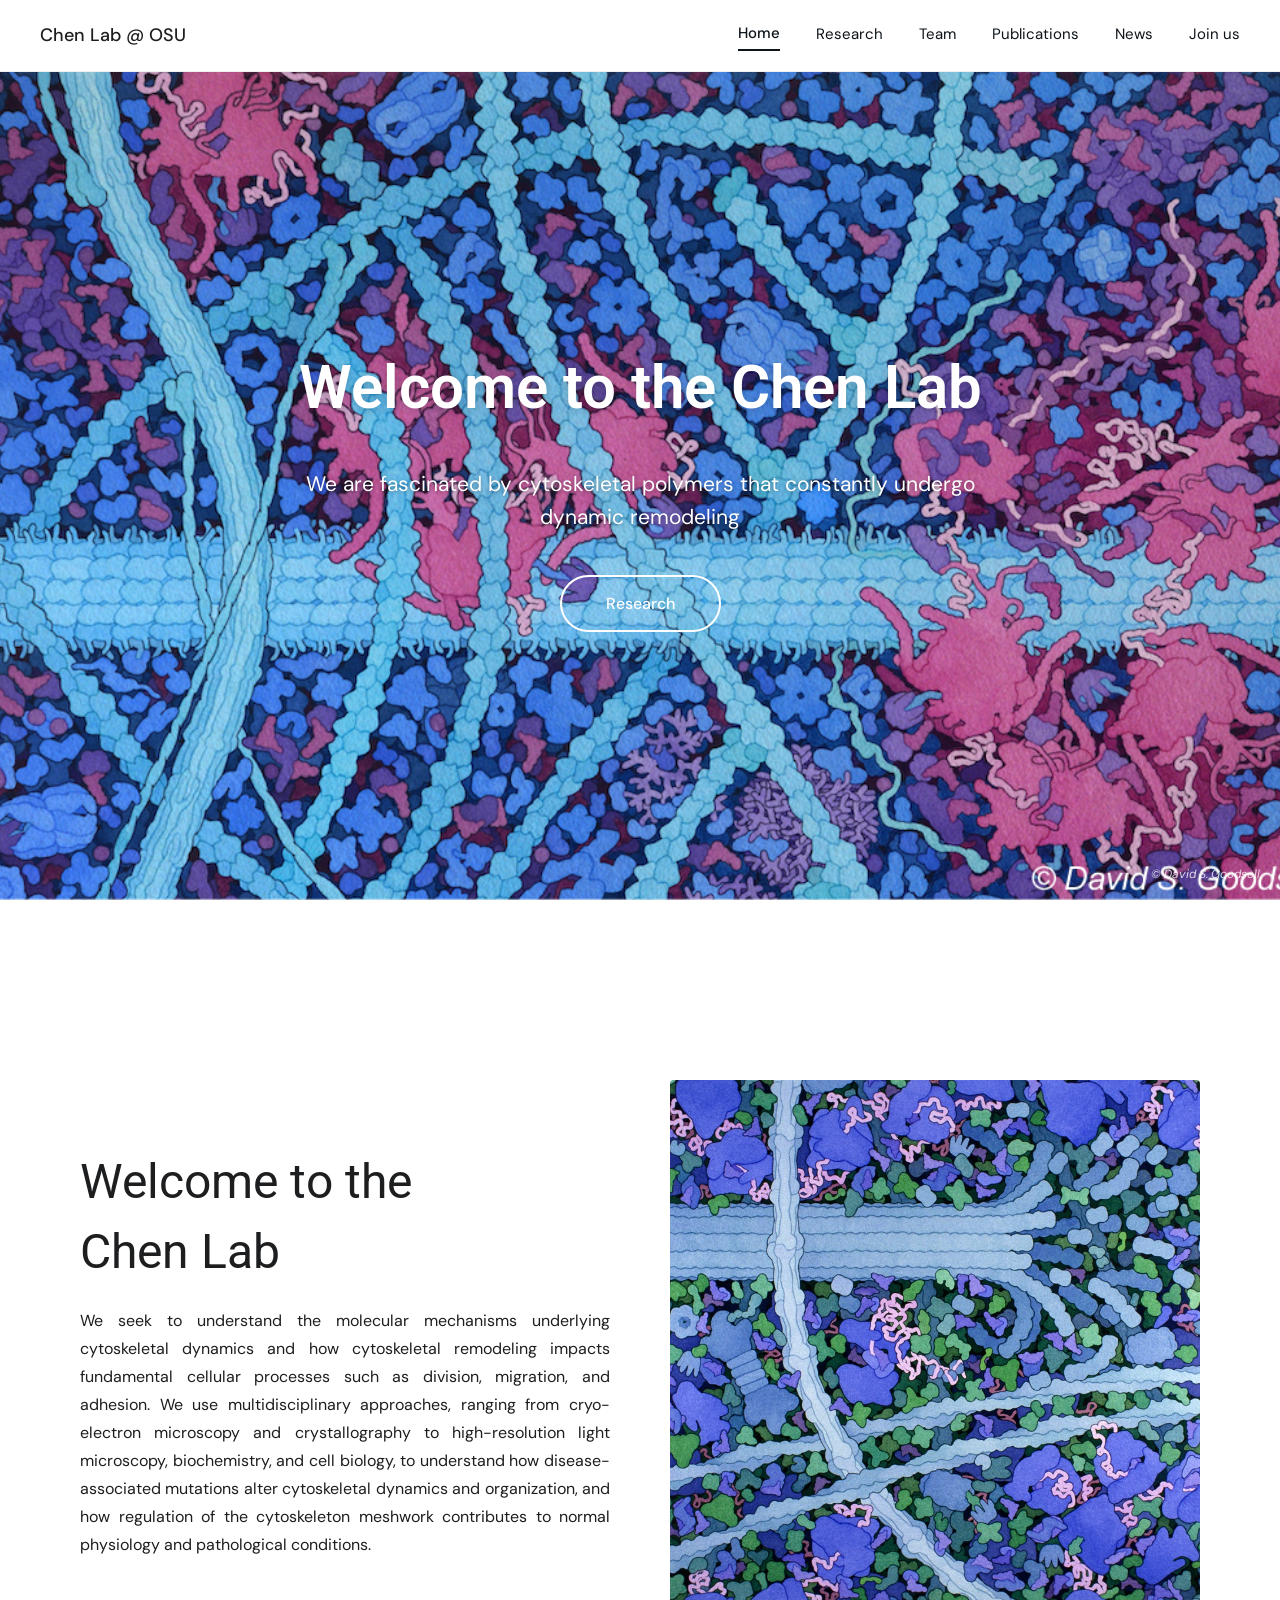
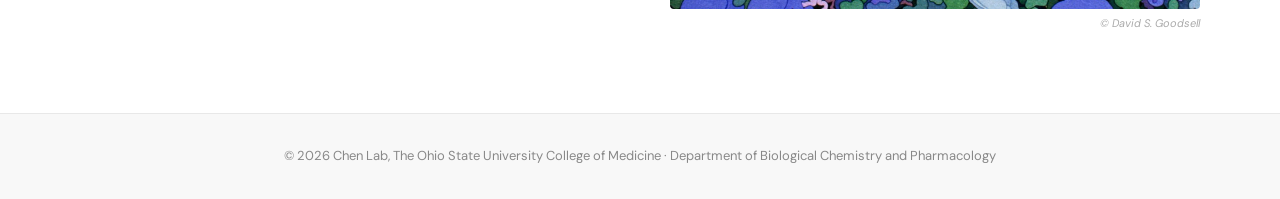
==== commit 48052325: "Replace logo image with Chen Lab @ OSU text in index.html" ====
--- a/index.html
+++ b/index.html
@@ -9,7 +9,7 @@
 <body>
 <header>
   <div class="nav-left">
-    <a href="index.html" class="nav-logo"><img src="images/logo3.png" alt="The Ohio State University College of Medicine"></a>
+        <a href="index.html" class="nav-site-title">Chen Lab @ OSU</a>
   </div>
   <nav>
     <a href="index.html" class="active">Home</a>
--- a/css/style.css
+++ b/css/style.css
@@ -9,9 +9,9 @@
 
 /* NAV */
 header { position: sticky; top: 0; z-index: 100; background: #fff; border-bottom: 1px solid #f0f0f0; padding: 0 40px; height: 72px; display: flex; align-items: center; justify-content: space-between; }
-.nav-left { display: flex; align-items: center; gap: 16px; }
+.nav-left { display: flex; align-items: center; gap: 16px; flex-shrink: 0; }
 .nav-site-title { font-family: 'DM Sans', sans-serif; font-size: 18px; font-weight: 500; color: #1D1E20; white-space: nowrap; }
-.nav-logo img { height: 52px; width: auto; }
+.nav-logo img { height: 52px; width: auto; max-width: none; }
 nav { display: flex; align-items: center; gap: 36px; }
 nav a { font-family: 'DM Sans', sans-serif; font-size: 15px; color: #0D141A; padding-bottom: 4px; transition: border-bottom 0.2s; }
 nav a:hover { border-bottom: 2px solid #0D141A; }
@@ -20,9 +20,10 @@
 /* HERO */
 .hero { position: relative; width: 100%; min-height: calc(100vh - 72px); display: flex; flex-direction: column; align-items: center; justify-content: center; text-align: center; overflow: hidden; padding: 80px 40px; }
 .hero-bg { position: absolute; inset: 0; width: 100%; height: 100%; object-fit: cover; object-position: center; z-index: 0; }
-.hero-content { position: relative; z-index: 1; }
+.hero-bg-crop { top: -8%; bottom: -8%; height: 116%; }
+.hero-content { position: relative; z-index: 1; max-width: 900px; width: 100%; padding: 0 20px; }
 .hero h1 { font-family: 'Roboto', sans-serif; font-size: 60px; font-weight: 600; color: #fff; margin-bottom: 32px; text-shadow: 0 2px 8px rgba(0,0,0,0.2); }
-.hero p { font-family: 'DM Sans', sans-serif; font-size: 21px; color: #fff; max-width: 900px; white-space: nowrap; margin: 0 auto 40px; text-shadow: 0 1px 4px rgba(0,0,0,0.3); }
+.hero p { font-family: 'DM Sans', sans-serif; font-size: 21px; color: #fff; max-width: 700px; white-space: normal; margin: 0 auto 40px; text-shadow: 0 1px 4px rgba(0,0,0,0.3); }
 .hero-credit { position: absolute; bottom: 16px; right: 20px; font-size: 12px; color: rgba(255,255,255,0.8); z-index: 1; font-style: italic; }
 
 /* BUTTON */
@@ -33,6 +34,7 @@
 .two-col { display: grid; grid-template-columns: 1fr 1fr; gap: 60px; align-items: center; max-width: 1200px; margin: 0 auto; padding: 80px 40px; }
 .two-col-text h2, .two-col-text h3 { font-family: 'Roboto', sans-serif; font-size: 48px; font-weight: 400; color: #1D1E20; line-height: 1.15; margin-bottom: 28px; }
 .two-col-text p { font-size: 16px; color: #1D1E20; text-align: justify; line-height: 1.75; }
+.two-col-image img { border-radius: 4px; }
 .two-col-image .img-credit { font-size: 11px; color: #aaa; text-align: right; margin-top: 6px; font-style: italic; }
 
 /* PAGE TITLE */
@@ -47,20 +49,20 @@
 /* RESEARCH */
 .research-intro { max-width: 1100px; margin: 0 auto 20px; padding: 0 40px; text-align: center; }
 .research-intro p { font-size: 16px; line-height: 1.75; }
-.research-figures { display: grid; grid-template-columns: 1fr 1fr; gap: 24px; max-width: 1200px; margin: 0 auto; padding: 20px 40px 40px; }
+.research-figures { display: grid; grid-template-columns: 1fr 1fr; gap: 24px; max-width: 1200px; margin: 0 auto; padding: 20px 40px 40px; align-items: center; }
 .two-col-research { display: grid; grid-template-columns: 1fr 1fr; gap: 48px; align-items: start; max-width: 1200px; margin: 0 auto; padding: 20px 40px 40px; }
 .two-col-research p { font-size: 16px; line-height: 1.75; text-align: justify; }
 .two-col-research img { width: 100%; border-radius: 4px; }
 .paper-link { display: inline-block; margin-top: 20px; padding: 10px 28px; border: 1.5px solid #1D1E20; border-radius: 50px; font-size: 14px; color: #1D1E20; transition: background 0.2s; }
 .paper-link:hover { background: #f5f5f5; }
 .research-section { max-width: 1200px; margin: 0 auto; padding: 40px 40px; }
-.research-section h2 { font-family: 'Roboto', sans-serif; font-size: 30px; font-weight: 600; margin-bottom: 24px; }
+.research-section h2 { font-family: 'Roboto', sans-serif; font-size: 30px; font-weight: 400; margin-bottom: 24px; }
 
 /* METHODS */
 .methods-grid { display: grid; grid-template-columns: 1fr 1fr 1fr 1fr; gap: 16px; margin-bottom: 40px; }
 .methods-grid img { width: 100%; height: 180px; object-fit: cover; border-radius: 4px; }
 .methods-two-col { display: grid; grid-template-columns: 1fr 1fr; gap: 48px; margin-top: 32px; }
-.method-block h3 { font-family: 'Roboto', sans-serif; font-size: 22px; font-weight: 600; margin-bottom: 20px; }
+.method-block h3 { font-family: 'Roboto', sans-serif; font-size: 22px; font-weight: 400; margin-bottom: 20px; }
 .method-block img { width: 100%; height: auto; border-radius: 4px; margin-bottom: 12px; }
 .method-label-row { display: flex; align-items: center; gap: 16px; margin-bottom: 8px; font-size: 14px; }
 .method-label-row span { min-width: 130px; color: #555; }
@@ -110,21 +112,26 @@
 
 /* RESPONSIVE */
 @media (max-width: 900px) {
-  header { padding: 12px 20px; height: auto; flex-wrap: wrap; gap: 12px; }
-  nav { gap: 18px; flex-wrap: wrap; }
-  .hero h1 { font-size: 36px; }
-  .hero { min-height: 500px; }
-  .two-col, .two-col-research, .research-figures, .team-member, .team-placeholder, .join-content, .methods-two-col { grid-template-columns: 1fr; gap: 32px; padding: 40px 20px; }
-  .methods-grid { grid-template-columns: 1fr 1fr; }
-  .news-item { grid-template-columns: 1fr; gap: 16px; }
-  .page-title-section { padding: 40px 20px 10px; }
-  .section-divider, .research-intro, .research-section, .publications-list, .news-section { padding-left: 20px; padding-right: 20px; }
-  .join-intro { padding: 32px 20px 16px; }
-  .research-figures { padding: 20px; }
-
-.read-more-link { display: inline; font-size: 14px; color: #555; font-style: italic; white-space: nowrap; }
-.read-more-link:hover { opacity: 0.7; }
-
-.home-heading { font-family: 'Roboto', sans-serif; font-size: 48px; font-weight: 400; color: #1D1E20; line-height: 1.15; margin-bottom: 28px; }
-.home-heading-line { display: block; }
-.home-heading-line:first-child { margin-bottom: 14px; }
+    header { padding: 12px 20px; height: auto; flex-wrap: wrap; gap: 12px; }
+    nav { gap: 18px; flex-wrap: wrap; }
+    .hero h1 { font-size: 36px; }
+    .hero { min-height: 500px; }
+    .two-col, .two-col-research, .research-figures, .team-member, .team-placeholder, .join-content, .methods-two-col { grid-template-columns: 1fr; gap: 32px; padding: 40px 20px; }
+    .methods-grid { grid-template-columns: 1fr 1fr; }
+    .news-item { grid-template-columns: 1fr; gap: 16px; }
+    .page-title-section { padding: 40px 20px 10px; }
+    .section-divider, .research-intro, .research-section, .publications-list, .news-section { padding-left: 20px; padding-right: 20px; }
+    .join-intro { padding: 32px 20px 16px; }
+    .research-figures { padding: 20px; }
+    .read-more-link { display: inline; font-size: 14px; color: #555; font-style: italic; white-space: nowrap; }
+    .read-more-link:hover { opacity: 0.7; }
+    .home-heading { font-family: 'Roboto', sans-serif; font-size: 48px; font-weight: 400; color: #1D1E20; line-height: 1.15; margin-bottom: 28px; }
+    .home-heading-line { display: block; }
+    .home-heading-line:first-child { margin-bottom: 14px; }
+    /* Methods grid with labels above image pairs */
+  .methods-grid-labeled { display: grid; grid-template-columns: 1fr 1fr; gap: 24px; margin-bottom: 40px; }
+    .methods-grid-group {}
+    .methods-grid-label { font-family: 'Roboto', sans-serif !important; font-size: 22px !important; font-weight: 400 !important; margin-bottom: 12px; color: #1D1E20; }
+    .methods-grid-images { display: grid; grid-template-columns: 1fr 1fr; gap: 16px; }
+    .methods-grid-images img { width: 100%; height: 180px; object-fit: cover; border-radius: 4px; }
+}
